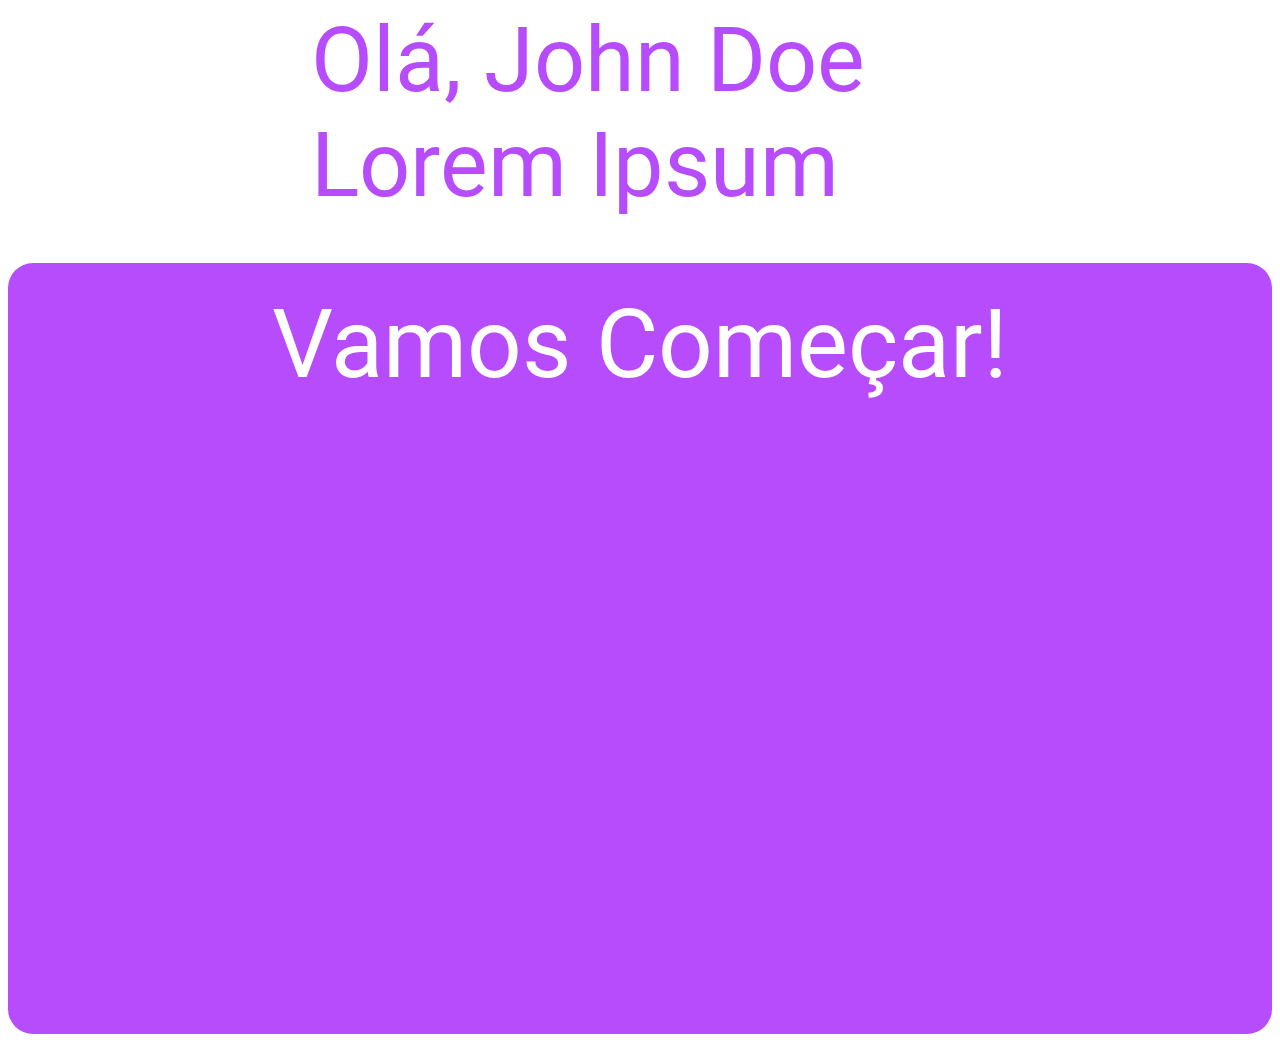
==== index.html @ bc1a768a "Add files via upload" ====
<!doctype html>
<html>
<head>
<meta charset="utf-8">
<link href="https://fonts.googleapis.com/css?family=Roboto&display=swap" rel="stylesheet">
<script type="text/javascript" src="Sitezinho.js"></script>
<link href="Sitezinho.css" rel="stylesheet" type="text/css">
</head>

<body>
<div id="index">
	<div id="container">

		<img id="profile-picture" src="https://www.w3schools.com/howto/img_avatar.png">

	<div class="container1">
		<a>Olá, John Doe</a>
		<a>Lorem Ipsum</a>
	</div>
	</div>
	
	<div id="container2">
	<a class="vamoscomecar" href="Senha.html">
	  Vamos Começar!
	</a>
	</div>
</div>
</body>
</html>
---- Sitezinho.css ----
html{
	font-family: 'Roboto', sans-serif;
}
#container{
	display:flex;
	flex-direction: row;
	width:100%;
}
#profile-picture{
	width:20%;
	border-radius: 50%;
}
.container1{
	display:flex;
	flex-direction:column;
	width:80%;
}
.container1 a{
	padding-left: 5%;
	font-size: 7vw;
	color:#B64CFC;
}
#container2{
	display:flex;
	text-align: center;
}
.vamoscomecar{
	display: inline-block;
	margin-top:5vh;
	background-color: #B64CFC;
	padding: 2%;
	border-radius:25px;
	height:80vh;
	width:96%;
	font-size:6rem;
	color:white;
	text-decoration: none;
}
.vamoscomecar:hover{
	background-color:#800097;
	margin:auto;
	display:flex;
	margin-top:5vh;
	padding: 2%;
	border-radius:25px;
	height:80vh;
	width:96%;
		font-size:6rem;
	color:white;
	text-decoration: none;
}

#pagina-senha{
	background-color: #B64CFC;
}
#container-senha{
	display:flex;
	background-color: #B64CFC;
	width:100%;
	height:100vh;
}
#senha{
	font-size:6rem;
	background-color:white;
	padding:5%;
	border-radius:7%;
	color:#B64CFC;
	margin:auto;
	text-decoration: none;
}
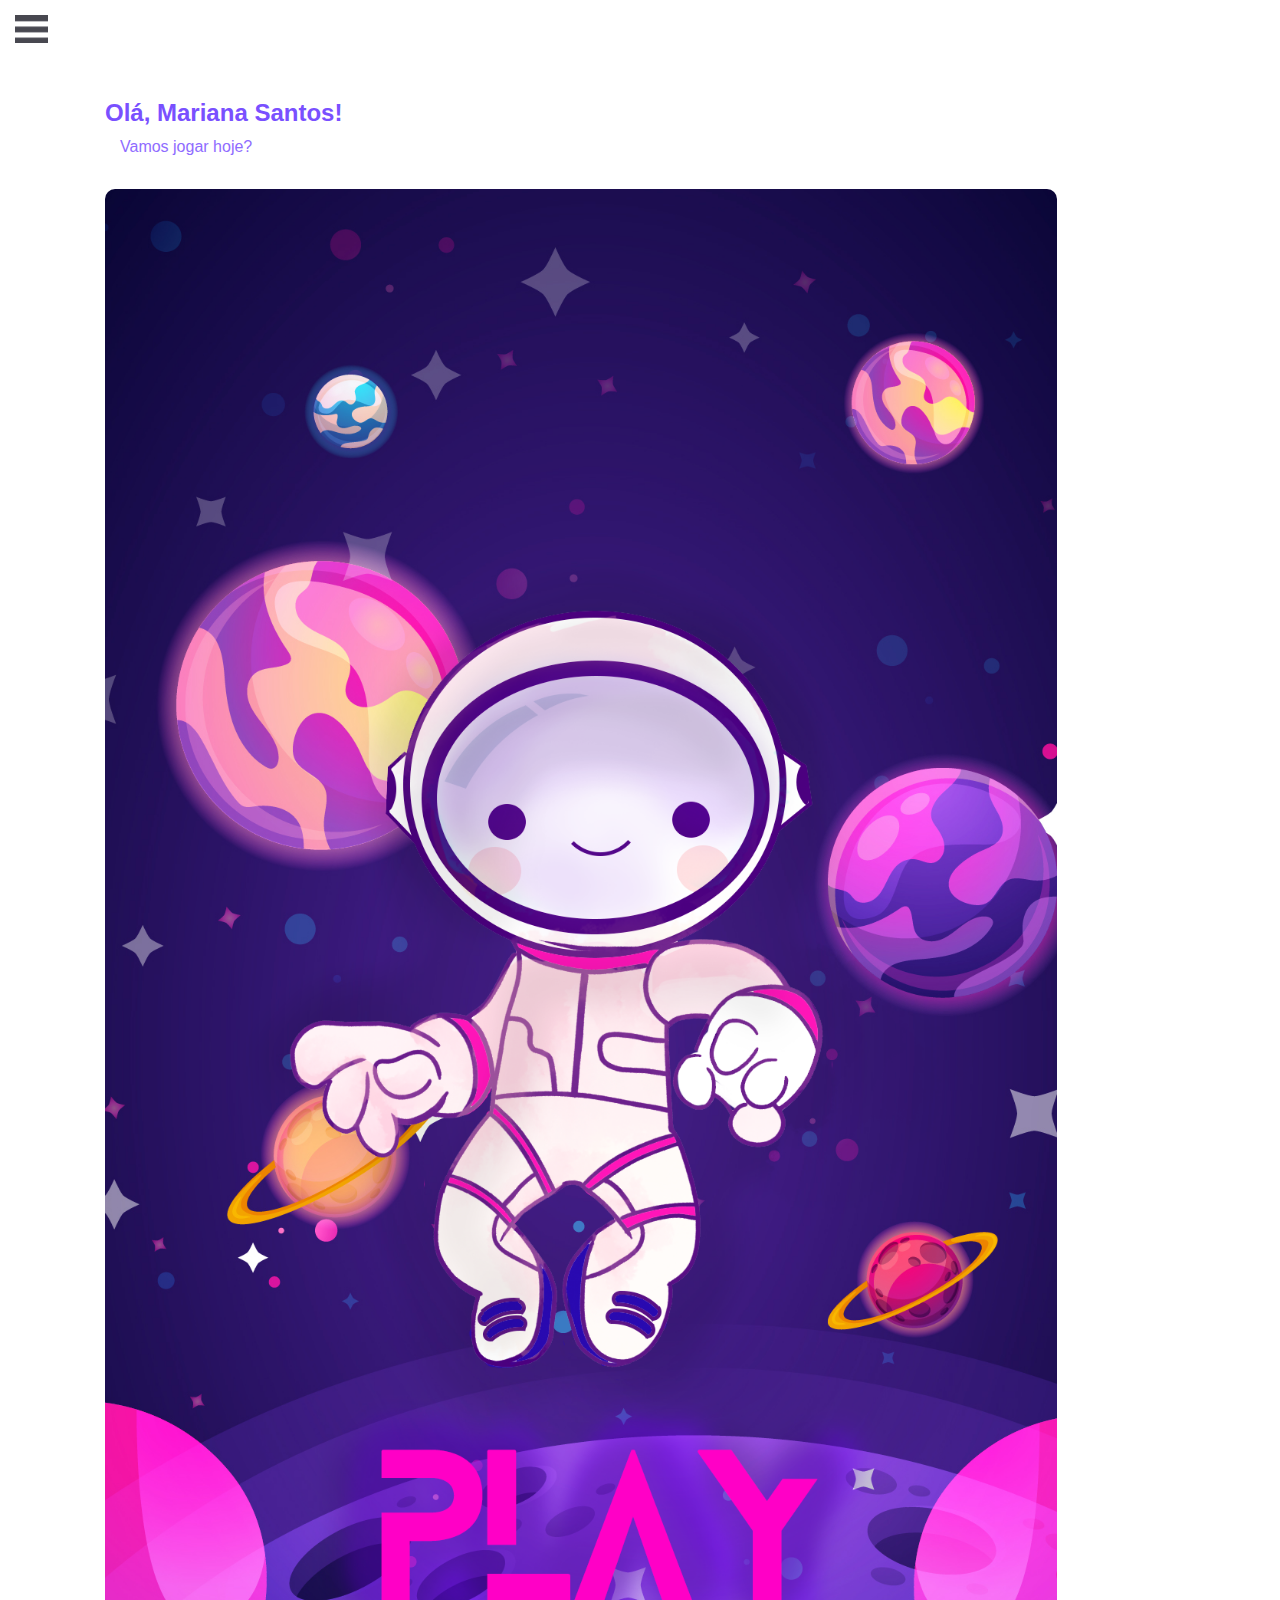
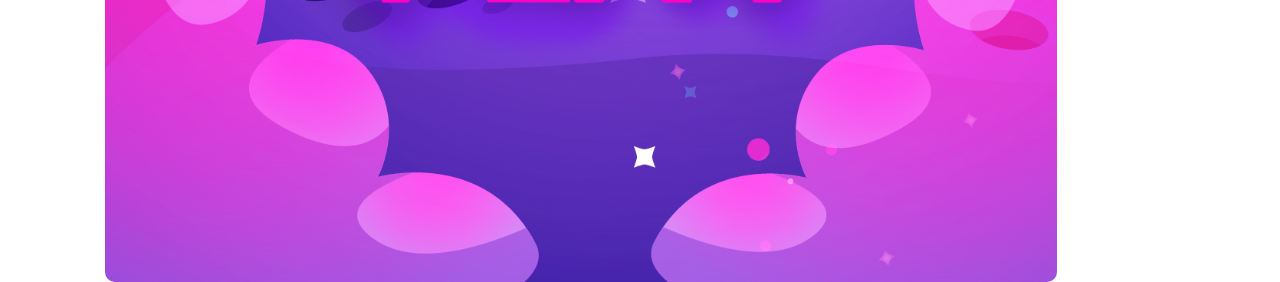
==== commit 0a046e90: "Add files via upload" ====
--- a/index.html
+++ b/index.html
@@ -1,29 +1,390 @@
-<!doctype html>
-<html>
+<!DOCTYPE html>
+<html lang="en">
 <head>
-<meta charset="utf-8">
-<link href="https://fonts.googleapis.com/css?family=Roboto&display=swap" rel="stylesheet">
-<script type="text/javascript" src="Sitezinho.js"></script>
-<link href="Sitezinho.css" rel="stylesheet" type="text/css">
+  <title>Projeto arduino</title>
+  <link rel="stylesheet" type="text/css" href="projeto_arduino.css">
+  <meta charset="utf-8">
+  <meta name="viewport" content="width=device-width, initial-scale=1">
+  <link rel="stylesheet" href="https://maxcdn.bootstrapcdn.com/bootstrap/3.4.1/css/bootstrap.min.css">
+  <script src="https://ajax.googleapis.com/ajax/libs/jquery/3.4.1/jquery.min.js"></script>
+  <script src="https://maxcdn.bootstrapcdn.com/bootstrap/3.4.1/js/bootstrap.min.js"></script>
 </head>
-
 <body>
-<div id="index">
-	<div id="container">
-
-		<img id="profile-picture" src="https://www.w3schools.com/howto/img_avatar.png">
-
-	<div class="container1">
-		<a>Olá, John Doe</a>
-		<a>Lorem Ipsum</a>
+
+	
+	
+	<!--Menuzinho de navegação-->
+
+<input type="checkbox" id="check">
+	<label id="icone" for="check"><img src="icone.png"></label>
+	
+	<div class="barra">
+		<nav id="navega">
+			<a href="#tela-1" data-target="tela-1" class="active"><div class="link">Informações</div></a>
+			<a href="#tela-2" data-target="tela-2"><div class="link">Histórico</div></a>
+		</nav>
+			
 	</div>
+	
+<!--Tela de Informações-->
+<div class="tela active" id="tela-1">
+	  <div class="container">
+		<div class="row">
+		  <div class="col-sm" style="margin-top: 100px; margin-left: 50px;">
+			<h3 style="color:#7950FF; font-weight: bold;">Olá, Mariana Santos!</h3>
+			<p style="font-size: 16px; color: #8F6CFF;">Vamos jogar hoje?</p>
+			<div class="col-sm" style="align-items: center; padding-top: 20px;">
+			 <a href="#" data-target="pagina-senha" onclick="mudaTela('pagina-senha')">
+			  <img id="imagem" src="imagem.png">
+			</a>
+		  </div>
+		</div>
+	  </div>
 	</div>
-	
-	<div id="container2">
-	<a class="vamoscomecar" href="Senha.html">
-	  Vamos Começar!
-	</a>
+</div>
+	
+	
+	
+	<!--Tela de Senha-->
+<div class ="tela" id="pagina-senha">
+	<div id="container-senha">
+		<div id="senha">
+				<a href="#" data-target="tela-avaliacao1" onclick="mudaTela('tela-avaliacao1')" id="style-senha"> Senha </a><br>
+		</div>
 	</div>
 </div>
+	
+		
+	
+	
+	<!--Tela de Historico-->
+<div class="tela" id="tela-2">
+<div class="container-historico"> 
+    <div class="linha row"> 
+      <div class="col-sm">  
+        <div class="card">
+          <p class="historico">Histórico</p>
+        </div>
+      </div>
+    </div>
+    <div class="linha row"> 
+      <div class="col-sm">  
+        <div class="card">
+          <p class="semana">Semana 1</p>
+          <a href="#" data-target="historico-dia" onclick="mudaTela('historico-dia')">
+          <div class="linha-dia row">
+            <div class="col-sm">
+              <p class="dia">31/03/2020</p>
+              <p class="feito">Exercícios realizados com sucesso!</p>
+            </div>
+          </div>
+          </a>
+          <hr>
+         <div class="linha-dia row">
+            <div class="col-sm">
+              <p class="dia">01/04/2020</p>
+              <p class="nao-feito">Exercícios não realizados!</p>
+            </div>
+          </div>
+        </div>
+      </div>
+    </div>
+   <div class="linha row"> 
+      <div class="col-sm">  
+        <div class="card">
+          <p class="semana">Semana 2</p>
+          <a href="#" data-target="historico-dia" onclick="mudaTela('historico-dia')">
+          <div class="linha-dia row">
+            <div class="col-sm">
+              <p class="dia">31/03/2020</p>
+              <p class="feito">Exercícios realizados com sucesso!</p>
+            </div>
+          </div>
+          <hr>
+         <div class="linha-dia row">
+            <div class="col-sm">
+              <p class="dia">01/04/2020</p>
+              <p class="nao-feito">Exercícios não realizados!</p>
+            </div>
+          </div>
+        </div>
+      </div>
+    </div>
+    <div class="linha row"> 
+      <div class="col-sm">  
+        <div class="card">
+          <p class="semana">Semana 3</p>
+          <a href="#" data-target="historico-dia" onclick="mudaTela('historico-dia')">
+          <div class="linha-dia row">
+            <div class="col-sm">
+              <p class="dia">31/03/2020</p>
+              <p class="feito">Exercícios realizados com sucesso!</p>
+            </div>
+          </div>
+          <hr>
+         <div class="linha-dia row">
+            <div class="col-sm">
+              <p class="dia">01/04/2020</p>
+              <p class="nao-feito">Exercícios não realizados!</p>
+            </div>
+          </div>
+        </div>
+      </div>
+    </div>
+  </div>
+</div>
+	
+	
+
+	<!--Tela de Historico do dia-->
+<div class="tela" id="historico-dia">
+<div id="container-historico-dia">
+<div class="container">
+  <div class="row">
+    <div class="col-sm">
+      <p class="data">31 de março</p>
+    </div>
+  </div>
+</div>
+  <div class="fundo"> 
+    <div class="row"> 
+      <div class="col-sm">  
+        <p class="titulo">Informações</p>
+        <p class="texto">Lorem ipsum dolor sit amet, consectetur adipiscing elit, sed do eiusmod tempor incididunt ut labore et dolore magna aliqua. Ut enim ad minim veniam, quis nostrud exercitation ullamco.</p>
+        <hr class="espaco">
+        <p class="titulo">Avaliação</p>
+        <p class="texto">Nível de dor: 4<br>Nível de esforço: 6<br>Nível de diversão:9</p>
+        <hr class="espaco">
+        <p class="titulo">Comentários</p>
+        <p class="texto-final">Lorem ipsum dolor sit amet, consectetur adipiscing elit, sed do eiusmod tempor incididunt ut labore et dolore magna aliqua. Ut enim ad minim veniam, quis nostrud exercitation ullamco </p>
+      </div>
+    </div>
+  </div>
+		</div>
+	</div>
+	
+
+	
+	
+	
+	
+<div class="tela" id="tela-avaliacao1">
+	<div class="container-avaliacao">
+		<div class="row">
+			<div class="col-sm">
+				<div class="avaliacao">
+					<h1 class="avaliacao__title">Qual foi o seu nível de dor?</h1>
+					<div class="slider__container">
+						<g>
+							<path d="M413.974,71.026C368.171,25.225,307.274,0,242.5,0S116.829,25.225,71.026,71.026C25.225,116.829,0,177.726,0,242.5   s25.225,125.671,71.026,171.474C116.829,459.775,177.726,485,242.5,485s125.671-25.225,171.474-71.026   C459.775,368.171,485,307.274,485,242.5S459.775,116.829,413.974,71.026z M242.5,455C125.327,455,30,359.673,30,242.5   S125.327,30,242.5,30S455,125.327,455,242.5S359.673,455,242.5,455z" ></path>
+							<path d="M318.514,231.486c19.299,0,35-15.701,35-35s-15.701-35-35-35s-35,15.701-35,35S299.215,231.486,318.514,231.486z" ></path>
+							<path d="M166.486,231.486c19.299,0,35-15.701,35-35s-15.701-35-35-35s-35,15.701-35,35S147.187,231.486,166.486,231.486z" ></path>
+							<path d="M242.5,271.486c-59.419,0-113.17,37.504-133.751,93.324l28.147,10.379c16.254-44.084,58.693-73.703,105.604-73.703   s89.35,29.619,105.604,73.703l28.147-10.379C355.67,308.99,301.919,271.486,242.5,271.486z" ></path>
+						</g>
+
+						<div class="slider" id="slider">
+							<div class="slider__img">
+								<svg version="1.1" class="slider__icon--big" xmlns="http://www.w3.org/2000/svg" xmlns:xlink="http://www.w3.org/1999/xlink" x="0px" y="0px" width="510px" height="510px" viewBox="0 0 510 510" style="enable-background:new 0 0 510 510;" xml:space="preserve">
+									<g>
+										<g >
+											<path class="icon__path" id="test" d="M344.25,229.5c20.4,0,38.25-17.85,38.25-38.25S364.65,153,344.25,153S306,170.85,306,191.25S323.85,229.5,344.25,229.5z     M165.75,229.5c20.4,0,38.25-17.85,38.25-38.25S186.15,153,165.75,153s-38.25,17.85-38.25,38.25S145.35,229.5,165.75,229.5z     M255,408c66.3,0,122.4-43.35,145.35-102h-290.7C132.6,364.65,188.7,408,255,408z M255,0C114.75,0,0,114.75,0,255    s114.75,255,255,255s255-114.75,255-255S395.25,0,255,0z M255,459c-112.2,0-204-91.8-204-204S142.8,51,255,51s204,91.8,204,204    S367.2,459,255,459z" >
+
+											</path>
+										</g>
+									</g>
+								</div>
+								<div class="slider__dot"></div>
+								<div class="slider__inner"></div>
+							</div>
+
+							<g>
+								<g >
+									<path d="M344.25,229.5c20.4,0,38.25-17.85,38.25-38.25S364.65,153,344.25,153S306,170.85,306,191.25S323.85,229.5,344.25,229.5z     M165.75,229.5c20.4,0,38.25-17.85,38.25-38.25S186.15,153,165.75,153s-38.25,17.85-38.25,38.25S145.35,229.5,165.75,229.5z     M255,408c66.3,0,122.4-43.35,145.35-102h-290.7C132.6,364.65,188.7,408,255,408z M255,0C114.75,0,0,114.75,0,255    s114.75,255,255,255s255-114.75,255-255S395.25,0,255,0z M255,459c-112.2,0-204-91.8-204-204S142.8,51,255,51s204,91.8,204,204    S367.2,459,255,459z" ></path>
+								</g>
+							</g>
+            </svg>
+            <div class="row">
+            <!--<div class="opcoes col-sm-4">
+            Muita dor
+            </div>
+            <div class="opcoes col-sm-4">
+            Normal
+            </div>
+            <div class="opcoes col-sm-4">
+            Sem dor
+            </div>
+          -->
+          <div class="botao col-sm">
+            <a href="#" data-target="tela-avaliacao2" onclick="mudaTela('tela-avaliacao2')" class="avaliacao__btn">Enviar</a>
+          </div>
+          <div class="comentario col-sm">
+            <form>
+              <input type="text" id="fname" name="fname" placeholder="Adicionar comentário">
+            </form>
+          </div>
+        </div>
+      </div>
+    </div>
+  </div>
+</div>
+</div>
+</div>
+	
+	
+	
+	
+	
+	
+	
+	<div class="tela" id="tela-avaliacao2">
+	<div class="container-avaliacao">
+		<div class="row">
+			<div class="col-sm">
+				<div class="avaliacao">
+					<h1 class="avaliacao__title">Qual foi o seu nível de dor?</h1>
+					<div class="slider__container">
+						<g>
+							<path d="M413.974,71.026C368.171,25.225,307.274,0,242.5,0S116.829,25.225,71.026,71.026C25.225,116.829,0,177.726,0,242.5   s25.225,125.671,71.026,171.474C116.829,459.775,177.726,485,242.5,485s125.671-25.225,171.474-71.026   C459.775,368.171,485,307.274,485,242.5S459.775,116.829,413.974,71.026z M242.5,455C125.327,455,30,359.673,30,242.5   S125.327,30,242.5,30S455,125.327,455,242.5S359.673,455,242.5,455z" ></path>
+							<path d="M318.514,231.486c19.299,0,35-15.701,35-35s-15.701-35-35-35s-35,15.701-35,35S299.215,231.486,318.514,231.486z" ></path>
+							<path d="M166.486,231.486c19.299,0,35-15.701,35-35s-15.701-35-35-35s-35,15.701-35,35S147.187,231.486,166.486,231.486z" ></path>
+							<path d="M242.5,271.486c-59.419,0-113.17,37.504-133.751,93.324l28.147,10.379c16.254-44.084,58.693-73.703,105.604-73.703   s89.35,29.619,105.604,73.703l28.147-10.379C355.67,308.99,301.919,271.486,242.5,271.486z" ></path>
+						</g>
+
+						<div class="slider" id="slider">
+							<div class="slider__img">
+								<svg version="1.1" class="slider__icon--big" xmlns="http://www.w3.org/2000/svg" xmlns:xlink="http://www.w3.org/1999/xlink" x="0px" y="0px" width="510px" height="510px" viewBox="0 0 510 510" style="enable-background:new 0 0 510 510;" xml:space="preserve">
+									<g>
+										<g >
+											<path class="icon__path" id="test" d="M344.25,229.5c20.4,0,38.25-17.85,38.25-38.25S364.65,153,344.25,153S306,170.85,306,191.25S323.85,229.5,344.25,229.5z     M165.75,229.5c20.4,0,38.25-17.85,38.25-38.25S186.15,153,165.75,153s-38.25,17.85-38.25,38.25S145.35,229.5,165.75,229.5z     M255,408c66.3,0,122.4-43.35,145.35-102h-290.7C132.6,364.65,188.7,408,255,408z M255,0C114.75,0,0,114.75,0,255    s114.75,255,255,255s255-114.75,255-255S395.25,0,255,0z M255,459c-112.2,0-204-91.8-204-204S142.8,51,255,51s204,91.8,204,204    S367.2,459,255,459z" >
+
+											</path>
+										</g>
+									</g>
+								</div>
+								<div class="slider__dot"></div>
+								<div class="slider__inner"></div>
+							</div>
+
+							<g>
+								<g >
+									<path d="M344.25,229.5c20.4,0,38.25-17.85,38.25-38.25S364.65,153,344.25,153S306,170.85,306,191.25S323.85,229.5,344.25,229.5z     M165.75,229.5c20.4,0,38.25-17.85,38.25-38.25S186.15,153,165.75,153s-38.25,17.85-38.25,38.25S145.35,229.5,165.75,229.5z     M255,408c66.3,0,122.4-43.35,145.35-102h-290.7C132.6,364.65,188.7,408,255,408z M255,0C114.75,0,0,114.75,0,255    s114.75,255,255,255s255-114.75,255-255S395.25,0,255,0z M255,459c-112.2,0-204-91.8-204-204S142.8,51,255,51s204,91.8,204,204    S367.2,459,255,459z" ></path>
+								</g>
+							</g>
+            </svg>
+            <div class="row">
+            <!--<div class="opcoes col-sm-4">
+            Muita dor
+            </div>
+            <div class="opcoes col-sm-4">
+            Normal
+            </div>
+            <div class="opcoes col-sm-4">
+            Sem dor
+            </div>
+          -->
+          <div class="botao col-sm">
+            <a href="#" data-target="tela-1" onclick="mudaTela('tela-1')" class="avaliacao__btn">Enviar</a>
+          </div>
+          <div class="comentario col-sm">
+            <form>
+              <input type="text" id="fname" name="fname" placeholder="Adicionar comentário">
+            </form>
+          </div>
+        </div>
+      </div>
+    </div>
+  </div>
+</div>
+</div>
+</div>
+	
+	<script src='https://cdnjs.cloudflare.com/ajax/libs/jquery/3.3.1/jquery.js'></script>
+<script type="text/javascript">
+	
+let links = document.querySelectorAll('#navega a')
+
+for (link of links) {
+	let target = link.getAttribute('data-target')
+
+	link.addEventListener('click', function() {
+		mudaTela(target)
+	})
+}
+
+
+function mudaTela(target) {
+	let tela_target = document.getElementById(target)
+	let link_target = document.querySelector('a[data-target="'+target+'"]')
+
+	document.querySelector('div.tela.active').classList.remove('active')
+	document.querySelector('a.active').classList.remove('active')
+
+	tela_target.classList.add('active')
+	link_target.classList.add('active')
+}
+	
+	
+	
+	
+	
+$(function(){
+  var down = false;
+  var dot = $('.slider__dot');
+  var emoji = $('.slider__img')
+  var position = $('#slider').width()/2;
+  var popup = $('.avaliacao');
+  dot.css('left', position);
+  emoji.css('left', position);
+  
+  $('#slider').mousedown(function(e){
+    if(e.which==1){
+      down = true;
+    popup.addClass('active');
+    }  
+  });
+  
+  $(window).mouseup(function(){
+    if(down==true){
+      down = false;
+    popup.removeClass('active');      
+    }  
+  });
+  
+  $(window).mousemove(function(e){
+   var perc = 0;
+   var moveX,moveXInner;
+    if(down==true){
+     
+    moveX = e.pageX - $('#slider').offset().left;
+    moveXInner = e.pageX - $('#slider').offset().left - position;
+
+    if(moveX<0){  moveX=0; moveXInner=187;}
+    if(moveX>340){
+      moveX=340;
+      moveXInner=187;
+    }
+      
+      if(moveX>position){
+      $('.slider__icon--big').css('fill', '#41e974');    
+      $('.icon__path').attr('d', 'M344.25,229.5c20.4,0,38.25-17.85,38.25-38.25S364.65,153,344.25,153S306,170.85,306,191.25S323.85,229.5,344.25,229.5z     M165.75,229.5c20.4,0,38.25-17.85,38.25-38.25S186.15,153,165.75,153s-38.25,17.85-38.25,38.25S145.35,229.5,165.75,229.5z     M255,408c66.3,0,122.4-43.35,145.35-102h-290.7C132.6,364.65,188.7,408,255,408z M255,0C114.75,0,0,114.75,0,255    s114.75,255,255,255s255-114.75,255-255S395.25,0,255,0z M255,459c-112.2,0-204-91.8-204-204S142.8,51,255,51s204,91.8,204,204    S367.2,459,255,459z');        $('.slider__inner').removeClass('left').addClass('right');
+        perc = (moveXInner*position/2)/100;
+        
+      }
+      if(moveX<position){
+        $('.icon__path').attr('d', 'M344.3,229.5c20.4,0,38.3-17.9,38.3-38.3S364.6,153,344.3,153S306,170.9,306,191.3S323.9,229.5,344.3,229.5z		 M165.8,229.5c20.4,0,38.3-17.9,38.3-38.3S186.1,153,165.8,153s-38.3,17.9-38.3,38.3S145.4,229.5,165.8,229.5z M258.2,276			c-66.3-0.2-122.5,43-145.7,101.6l290.7,0.9C380.4,319.7,324.5,276.2,258.2,276z M255,0C114.8,0,0,114.8,0,255s114.8,255,255,255			s255-114.8,255-255S395.3,0,255,0z M255,459c-112.2,0-204-91.8-204-204S142.8,51,255,51s204,91.8,204,204S367.2,459,255,459z');
+        $('.slider__icon--big').css('fill', '#D7290C');
+        $('.slider__inner').removeClass('right').addClass('left');
+       
+  
+        perc = Math.abs((moveXInner*position/2)/100);
+            console.log(perc);
+      }
+    $('.slider__inner').css('width', perc);
+    dot.css('left', moveX );
+      emoji.css('left', moveX);
+    }    
+  });
+});
+</script>
 </body>
 </html>
--- a/projeto_arduino.css
+++ b/projeto_arduino.css
@@ -0,0 +1,462 @@
+@import url('https://fonts.googleapis.com/css?family=Lato:100,100i,300,300i,400,400i,700,700i,900,900i');
+
+*{
+  box-sizing:border-box;
+}
+
+html, body {
+  width: 100%;
+  height: 100%;
+  margin:0px;
+  padding.0px;
+  font-family: 'Lato', sans-serif;
+}
+
+.container{
+  width: 100%;
+  height: 100%;
+}
+
+.avaliacao {
+  margin: 0 auto;
+  position: absolute;
+  top: 50%;
+  left: 50%;
+  transform: translateX(-50%) translateY(-50%);
+  padding: 30px;
+  width: 350px;
+  border-radius: 20px;
+  text-align: center;
+  background-color: white;
+}
+
+.avaliacao__title {
+  text-align: center;
+  color: #726C77;
+  font-size: 26px;
+  margin-top: 10px;
+  transition: 0.2s opacity linear;
+  -webkit-transition: 0.2s opacity linear;
+  -ms-transition: 0.2s opacity linear;
+  -o-transition: 0.2s opacity linear;
+  -moz-transition: 0.2s opacity linear;
+}
+
+.avaliacao__btn {
+  background-color: #B669F4;
+  color: #fff;
+  text-decoration: none;
+  line-height: 40px;
+  display: inline-block;
+  padding: 0 45px;
+  font-size: 14px;
+  border-radius: 20px;
+  transition: 0.2s opacity linear;
+  -webkit-transition: 0.2s opacity linear;
+  -ms-transition: 0.2s opacity linear;
+  -o-transition: 0.2s opacity linear;
+  -moz-transition: 0.2s opacity linear;
+}
+
+.slider__container {
+  padding: 40px 40px 60px;
+  position: relative;
+}
+
+.slider {
+  height: 5px;
+  width: 100%;
+  background-color: #D8D6DD;
+  border-radius: 3px;
+  position: relative;
+  transition: 0.2s all linear;
+  -webkit-transition: 0.2s all linear;
+  -ms-transition: 0.2s all linear;
+  -o-transition: 0.2s all linear;
+  -moz-transition: 0.2s all linear;
+}
+
+.slider__dot {
+  width: 35px;
+  height: 35px;
+  border-radius: 50%;
+  background-color: #fff;
+  cursor:pointer;
+  box-shadow: 0px 5px 10px rgba(0,0,0,0.3);
+  position: absolute;
+  top: 50%;
+  transform: translateY(-50%);
+  margin-left: -17px;
+  z-index: 1;
+}
+
+.slider__inner {
+  height: 5px;
+  top: -1px;
+  width: 0%;
+  border-radius: 3px;
+  position: relative;
+  background-image: linear-gradient(to right top, #22bdde, #00d0d6, #00dfb0, #41e974, #a8eb12);
+
+}
+
+.active .avaliacao__title{
+  opacity: 0.2;
+}
+
+.active .avaliacao__btn{
+  opacity: 0.4;
+}
+
+.active .slider__img{
+  opacity: 1;
+}
+
+.active .slider{
+  background-color: #B8B7BA;
+}
+
+.right{
+  left:50%;
+  transform: translateX(0);
+}
+
+.left{
+  right:-50%;
+  transform: translateX(-100%);
+  
+}
+
+.slider__icon {
+  position: absolute;
+  width: 20px;
+  height: 20px;
+  top: 33px;
+  fill: rgb(216, 214, 221);
+}
+
+.active .slider__icon{
+  fill: #B8B7BA;
+}
+
+.slider__icon--left{
+  left: -5px;
+}
+
+.slider__icon--right{
+  right: -5px;
+}
+.slider__icon--big {
+  width: 65px;
+  height: 65px;
+}
+
+.slider__img {
+  position: absolute;
+  margin-left: -32px;
+  transition: 0.1s all ease-out;
+  -webkit-transition: 0.1s all ease-out;
+  -ms-transition: 0.1s all ease-out;
+  -o-transition: 0.1s all ease-out;
+  -moz-transition: 0.1s all ease-out;
+  top: -90px;
+  opacity: 0;
+}
+
+.slider__icon--big{
+  fill:#B669F4;
+}
+
+.icon__path{
+  transition: 0.5s all linear;
+  -webkit-transition: 0.5s all linear;
+  -ms-transition: 0.5s all linear;
+  -o-transition: 0.5s all linear;
+  -moz-transition: 0.5s all linear;
+}
+
+.opcoes{
+  padding-top: 25px;
+}
+
+.botao{
+  padding-top: 60px;
+}
+
+.comentario{
+  padding-top: 30px;
+}
+
+input[type=text] {
+  width: 100%;
+  padding: 5px;
+  margin: 8px 0;
+  box-sizing: border-box;
+  border: none;
+  border-bottom: 2px solid gray;
+}
+
+
+
+
+
+		#check{
+			display:none;
+		}
+		#icone{
+			cursor:pointer;
+			padding:15px;
+			position:absolute;
+			z-index:1;
+		}
+		.barra{
+			background-color:#333;
+			height:100%;
+			width:300px;
+			position:absolute;
+			transition:all .2s linear;
+			left:-300px;
+		}
+		nav{
+			width:100%;
+			position:absolute;
+			top:60px;
+		}
+		nav a{
+			text-decoration:none;
+		}
+		
+		.link{
+			background-color: #494950;
+			padding: 20px;
+			font-family: 'Arial';
+			font-size:12px;
+			transition: all .2s linear;
+			color: #f4f4f9;
+			border-bottom: 2px solid #222;
+		}
+		.link:hover{
+			background-color: #050542
+		}
+		
+		#check:checked ~ .barra{
+			transform: translateX(300px);
+			
+		}
+
+
+
+
+
+
+
+
+
+#style-senha{
+	text-decoration-none;
+}
+
+
+
+
+
+body
+{
+  margin: 0;
+  padding: 0;
+  background: #232323;
+  color: #cdcdcd;
+}
+
+#imagem{
+	width:85%;
+	border-radius: 10px;
+}
+.tela {
+  display: none;
+}
+.tela.active {
+  display: block;
+}
+
+.tela-inicial{
+  margin: 100px;
+}
+
+#pagina-senha{
+  background-color: #B64CFC;
+}
+#container-senha{
+  display:flex;
+  background: url("espaço.png");
+  background-repeat: no-repeat;
+  width:100%;
+	height:100vh;
+}
+#senha{
+  font-size:6rem;
+  background-color:white;
+  padding:5%;
+  border-radius:7%;
+  color:#B64CFC;
+  margin:auto;
+  text-decoration: none;
+}
+
+
+
+
+
+
+.container-historico{
+	width:100%;
+}
+
+.fundo{
+	background-color: white;
+	padding: 30px;
+	border-radius: 20px 20px 0px 0px;
+	position: absolute;
+	bottom: 0
+}
+
+.btn{
+	background-color: #CCA6FC;
+	color: white;
+    margin: 15px 0px 0px 15px;
+}
+
+p{
+	padding: 0px 15px 0px 15px;
+}
+
+.data{
+	font-size: 22px;
+	font-weight: bold;
+	color: white;
+	text-align: center;
+	padding: 15px;
+}
+
+.titulo{
+	font-size: 18px;
+	font-weight: bold;
+}
+
+.espaco{
+	border: none;
+}
+
+.texto{
+	font-size: 16px;
+	font-weight: 450;
+}
+
+.texto-final{
+	font-size: 16px;
+	font-weight: 450;
+	padding-bottom: 85px;
+}
+
+.btn{
+	background-color: white;
+	color: black;
+    
+}
+
+.card {
+  background-color:white;
+  box-shadow:10px 10px 50px #E5E5E5; 
+  padding: 20px;
+	width:100%;
+}
+
+.linha{
+	padding-bottom: 10px;
+}
+
+.linha-dia{
+	padding-left: 15px;
+}
+
+.historico{
+	font-weight: 700;
+	font-size: 18px;
+	padding-left: 50px;
+		padding-top: 50px;
+
+}
+
+.semana{
+	font-size: 18px;
+	font-weight: 650;
+
+}
+
+.dia{
+	font-weight: 550;
+	font-size: 14px;
+	color: black;
+}
+
+.feito{
+	color: green;
+}
+
+.nao-feito{
+	color: red;
+}
+
+
+
+
+
+
+
+
+
+
+.fundo{
+	background-color: white;
+	padding: 30px;
+	border-radius: 20px 20px 0px 0px;
+}
+
+
+
+p{
+	padding: 0px 15px 0px 15px;
+}
+
+.data{
+	font-size: 22px;
+	font-weight: bold;
+	color: white;
+	text-align: center;
+	padding: 15px;
+}
+
+.titulo{
+	font-size: 18px;
+	font-weight: bold;
+}
+
+.espaco{
+	border: none;
+}
+
+.texto{
+	font-size: 16px;
+	font-weight: 450;
+}
+
+.texto-final{
+	font-size: 16px;
+	font-weight: 450;
+	padding-bottom: 85px;
+}
+
+#container-historico-dia{
+	width:100%;
+	background-color: #CCA6FC;
+}